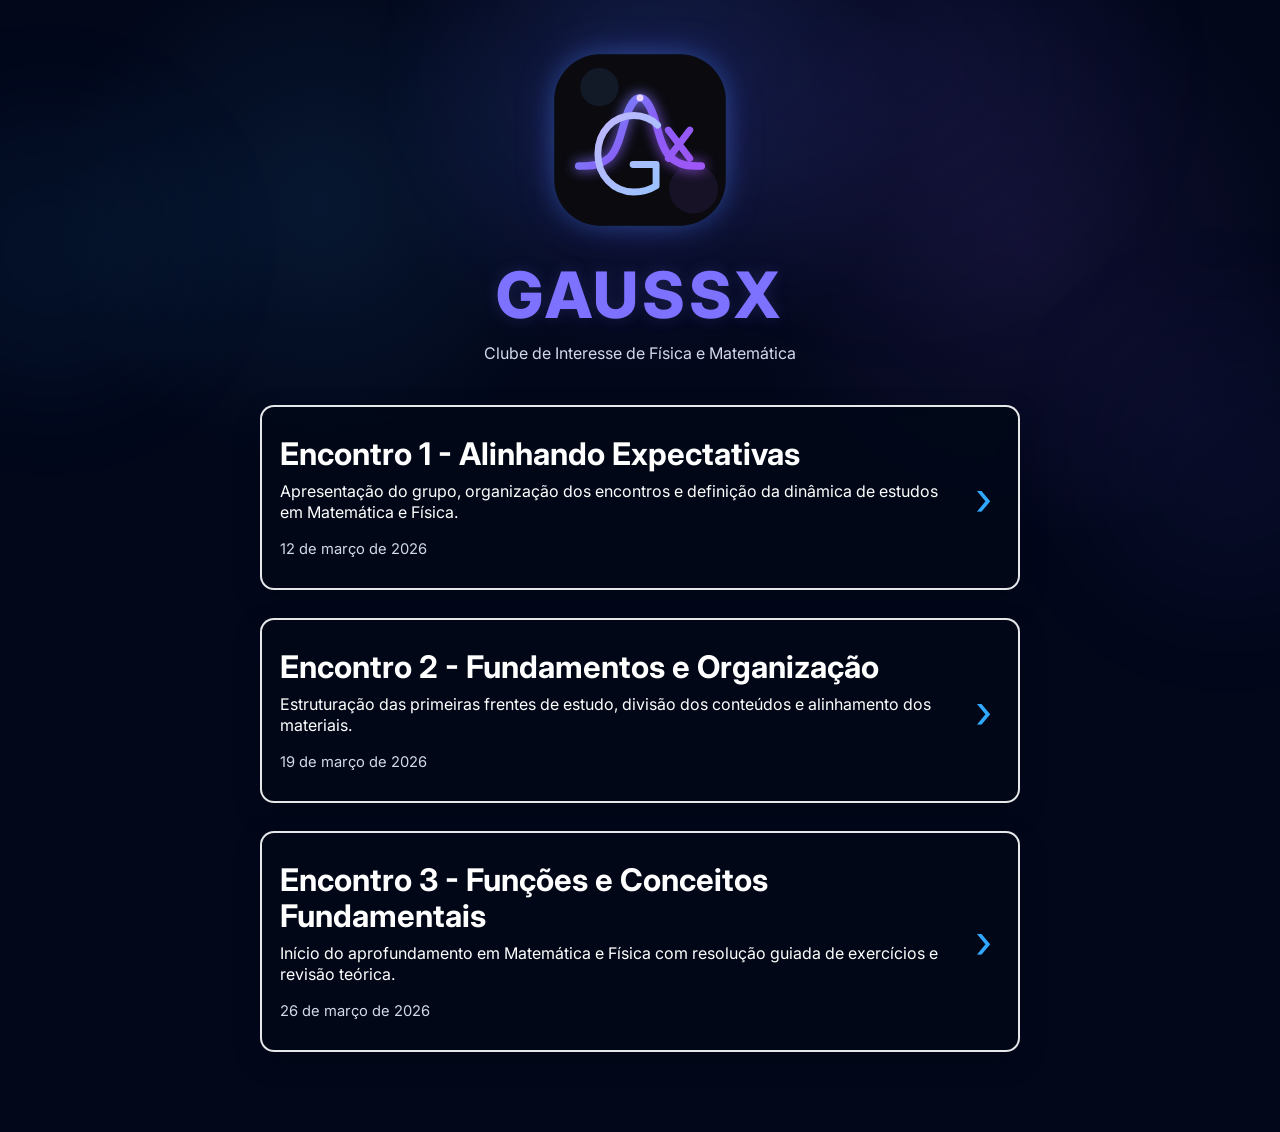
==== Site_GaussX/Site_GaussX/index.html @ d26fff01 "Site do GaussX" ====
<!DOCTYPE html>
<html lang="pt-BR">
<head>
  <meta charset="UTF-8" />
  <meta name="viewport" content="width=device-width, initial-scale=1.0" />
  <title>GaussX</title>
  <meta name="description" content="GaussX - Clube de Interesse de Física e Matemática" />
  <link rel="icon" type="image/svg+xml" href="assets/logo-gaussx.svg" />
  <link rel="preconnect" href="https://fonts.googleapis.com">
  <link rel="preconnect" href="https://fonts.gstatic.com" crossorigin>
  <link href="https://fonts.googleapis.com/css2?family=Inter:wght@400;500;600;700;800&display=swap" rel="stylesheet">
  <link rel="stylesheet" href="styles.css" />
  <script>
    document.documentElement.classList.add('js');
  </script>
  <noscript>
    <style>
      .logo-shell,
      .hero h1,
      .hero .subtitle,
      .meeting-card {
        opacity: 1 !important;
        transform: none !important;
        filter: none !important;
      }
    </style>
  </noscript>
  <script src="script.js" defer></script>
</head>
<body>
  <div class="bg-orb orb-1"></div>
  <div class="bg-orb orb-2"></div>

  <main class="page">
    <section class="hero">
      <div class="logo-shell">
        <img src="assets/logo-gaussx.svg" alt="Logo GaussX" class="logo" />
      </div>
      <h1>GAUSSX</h1>
      <p class="subtitle">Clube de Interesse de Física e Matemática</p>
    </section>

    <section class="meetings" id="meeting-list"></section>
  </main>
</body>
</html>
---- Site_GaussX/Site_GaussX/styles.css ----
:root {
  --bg: #02071a;
  --bg-card: rgba(2, 8, 24, 0.9);
  --text: #ffffff;
  --muted: #d3d9ea;
  --line: rgba(255, 255, 255, 0.9);
  --accent: #6d5cff;
  --accent-2: #31a8ff;
}

* {
  box-sizing: border-box;
}

html {
  scroll-behavior: smooth;
}

body {
  margin: 0;
  min-height: 100vh;
  font-family: 'Inter', sans-serif;
  color: var(--text);
  background:
    radial-gradient(circle at 50% 10%, rgba(109, 92, 255, 0.16), transparent 22%),
    radial-gradient(circle at 25% 18%, rgba(49, 168, 255, 0.10), transparent 20%),
    radial-gradient(circle at 80% 22%, rgba(145, 98, 255, 0.10), transparent 22%),
    var(--bg);
  overflow-x: hidden;
}

body::before {
  content: "";
  position: fixed;
  inset: -20%;
  background:
    radial-gradient(circle at 50% 20%, rgba(49, 168, 255, 0.08), transparent 18%),
    radial-gradient(circle at 65% 20%, rgba(109, 92, 255, 0.10), transparent 18%);
  filter: blur(36px);
  animation: ambientShift 12s ease-in-out infinite alternate;
  pointer-events: none;
}

a {
  color: inherit;
  text-decoration: none;
}

.bg-orb {
  position: fixed;
  border-radius: 999px;
  filter: blur(70px);
  pointer-events: none;
  opacity: 0.22;
  z-index: 0;
  transition: transform 0.25s linear;
}

.orb-1 {
  width: 260px;
  height: 260px;
  top: 120px;
  left: -80px;
  background: rgba(49, 168, 255, 0.34);
}

.orb-2 {
  width: 280px;
  height: 280px;
  top: 320px;
  right: -90px;
  background: rgba(109, 92, 255, 0.30);
}

.page {
  position: relative;
  z-index: 1;
  width: min(760px, calc(100% - 36px));
  margin: 0 auto;
  padding: 42px 0 80px;
}

.hero {
  text-align: center;
  margin-bottom: 42px;
}

.logo-shell {
  position: relative;
  width: fit-content;
  margin: 0 auto 18px;
  animation: heroLogoIn 1.05s cubic-bezier(.19, .89, .24, 1) 0.05s both;
  will-change: transform;
}

.logo-shell::before {
  content: "";
  position: absolute;
  inset: 10% 8%;
  background: radial-gradient(circle, rgba(49, 168, 255, 0.22), rgba(109, 92, 255, 0.18) 45%, transparent 72%);
  filter: blur(20px);
  transform: scale(1.08);
  animation: logoAura 3s ease-in-out infinite;
}

.logo {
  position: relative;
  width: 196px;
  height: 196px;
  margin: 0 auto;
  display: block;
  transform-origin: center;
  animation: logoFloat 4s ease-in-out infinite;
  filter: drop-shadow(0 0 12px rgba(49, 168, 255, 0.22)) drop-shadow(0 0 18px rgba(109, 92, 255, 0.22));
}

h1 {
  margin: 0;
  font-size: clamp(2.6rem, 6vw, 4rem);
  letter-spacing: 0.06em;
  font-weight: 800;
  color: #7d72ff;
  text-shadow: 0 0 16px rgba(125, 114, 255, 0.18);
  animation: heroTitleIn 0.95s cubic-bezier(.2, .8, .2, 1) 0.34s both;
}

.subtitle {
  margin: 10px 0 0;
  color: var(--muted);
  font-size: 1rem;
  animation: heroSubtitleIn 0.9s cubic-bezier(.2, .8, .2, 1) 0.48s both;
}

.meetings {
  display: grid;
  gap: 28px;
}

.meeting-card {
  display: grid;
  grid-template-columns: 1fr auto;
  gap: 16px;
  align-items: center;
  border: 2px solid var(--line);
  border-radius: 14px;
  padding: 30px 18px;
  background: var(--bg-card);
  backdrop-filter: blur(6px);
  box-shadow: 0 10px 30px rgba(0, 0, 0, 0.16);
  transition: transform 0.22s ease, border-color 0.22s ease, box-shadow 0.22s ease;
}

.meeting-card:hover {
  transform: translateY(-4px) scale(1.006);
  border-color: var(--accent-2);
  box-shadow: 0 18px 40px rgba(0, 0, 0, 0.28), 0 0 0 1px rgba(49, 168, 255, 0.08);
}

.meeting-content h2 {
  margin: 0 0 8px;
  font-size: clamp(1.45rem, 3vw, 1.95rem);
  line-height: 1.15;
}

.meeting-content p {
  margin: 0 0 14px;
  color: var(--text);
  font-size: 1rem;
  line-height: 1.35;
}

.meeting-date {
  font-size: 0.92rem;
  color: var(--muted);
}

.arrow {
  font-size: 3rem;
  line-height: 1;
  color: var(--accent-2);
  font-weight: 400;
  padding-inline: 8px;
  animation: arrowPulse 1.9s ease-in-out infinite;
}

.js .reveal {
  opacity: 0;
  will-change: transform, opacity, filter;
}

.js .reveal-up {
  transform: translate3d(0, 56px, 0);
  filter: blur(10px);
}

.reveal-visible {
  opacity: 1 !important;
  transform: translate3d(0, 0, 0) scale(1) !important;
  filter: blur(0) !important;
  transition:
    opacity 0.82s cubic-bezier(.2, .7, .2, 1) var(--delay, 0ms),
    transform 0.82s cubic-bezier(.2, .7, .2, 1) var(--delay, 0ms),
    filter 0.82s cubic-bezier(.2, .7, .2, 1) var(--delay, 0ms);
}

@keyframes heroLogoIn {
  0% {
    opacity: 0;
    transform: translate3d(0, -26px, 0) scale(0.78);
    filter: blur(12px);
  }
  62% {
    opacity: 1;
    transform: translate3d(0, 4px, 0) scale(1.03);
    filter: blur(0);
  }
  100% {
    opacity: 1;
    transform: translate3d(0, 0, 0) scale(1);
    filter: blur(0);
  }
}

@keyframes heroTitleIn {
  0% {
    opacity: 0;
    transform: translate3d(0, 22px, 0);
    letter-spacing: 0.2em;
    filter: blur(10px);
  }
  100% {
    opacity: 1;
    transform: translate3d(0, 0, 0);
    letter-spacing: 0.06em;
    filter: blur(0);
  }
}

@keyframes heroSubtitleIn {
  0% {
    opacity: 0;
    transform: translate3d(0, 16px, 0);
    filter: blur(8px);
  }
  100% {
    opacity: 1;
    transform: translate3d(0, 0, 0);
    filter: blur(0);
  }
}

@keyframes ambientShift {
  from { transform: translate3d(-2%, -1%, 0) scale(1); }
  to { transform: translate3d(2%, 1%, 0) scale(1.04); }
}

@keyframes logoFloat {
  0%, 100% { transform: translateY(0) scale(1); }
  50% { transform: translateY(-6px) scale(1.02); }
}

@keyframes logoAura {
  0%, 100% { opacity: 0.55; transform: scale(1.04); }
  50% { opacity: 0.95; transform: scale(1.1); }
}

@keyframes arrowPulse {
  0%, 100% { transform: translateX(0); opacity: 0.8; }
  50% { transform: translateX(4px); opacity: 1; }
}

@media (prefers-reduced-motion: reduce) {
  *, *::before, *::after {
    animation: none !important;
    transition: none !important;
  }

  .reveal,
  .reveal-up,
  .logo-shell,
  h1,
  .subtitle {
    opacity: 1 !important;
    transform: none !important;
    filter: none !important;
  }
}

@media (max-width: 640px) {
  .page {
    width: min(760px, calc(100% - 22px));
    padding-top: 32px;
  }

  .logo {
    width: 164px;
    height: 164px;
  }

  .meeting-card {
    grid-template-columns: 1fr;
    padding: 22px 16px;
  }

  .arrow {
    display: none;
  }
}
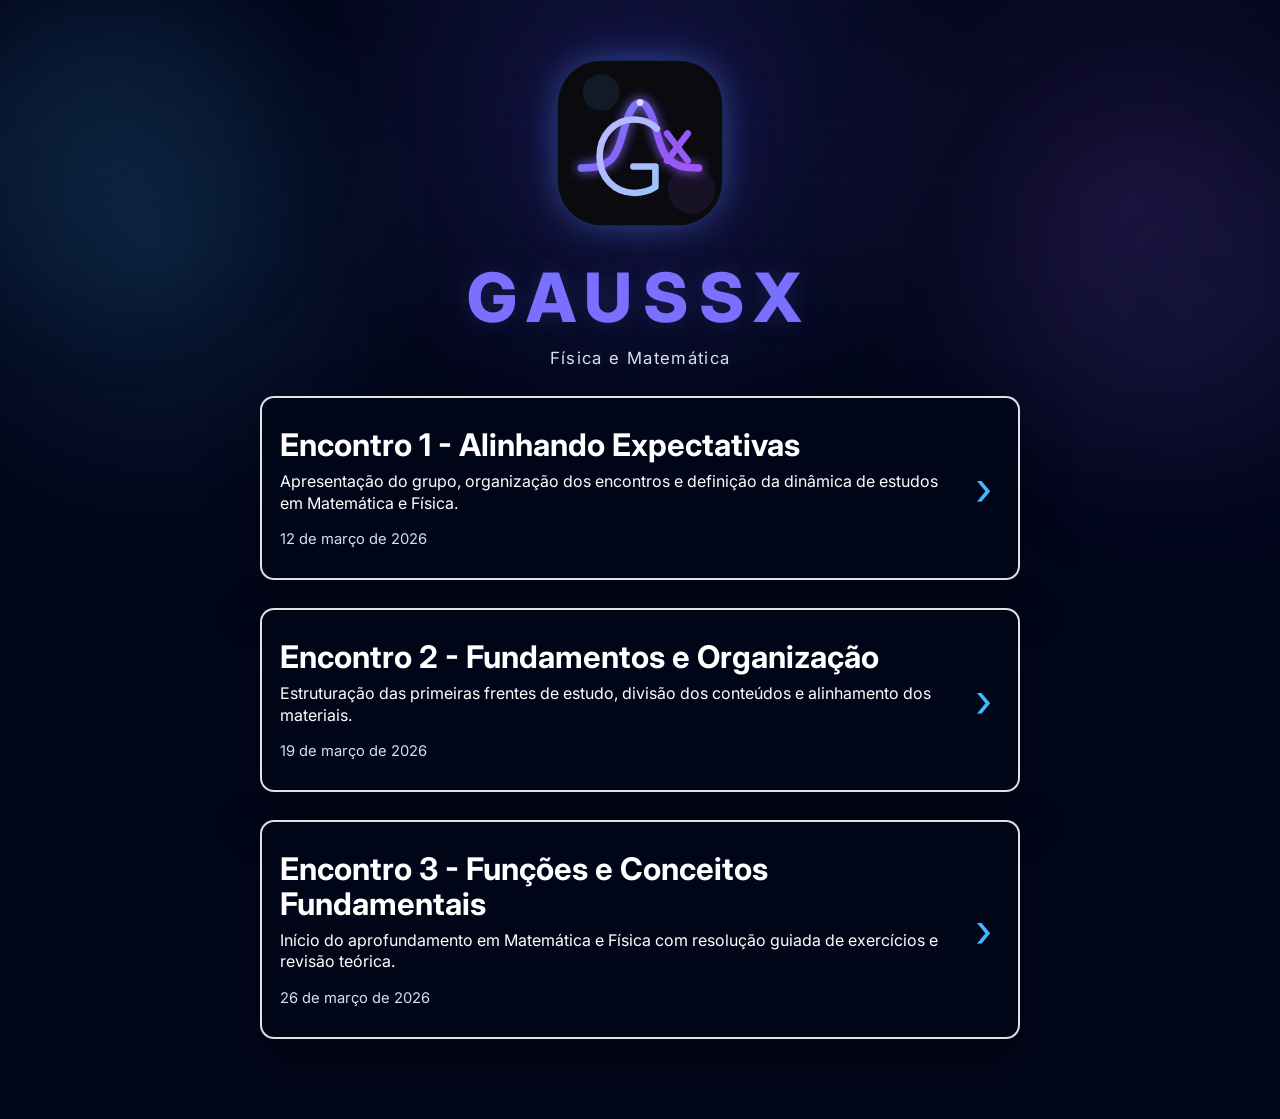
==== commit ba1f316c: "Site GaussX" ====
--- a/Site_GaussX/Site_GaussX/index.html
+++ b/Site_GaussX/Site_GaussX/index.html
@@ -4,43 +4,29 @@
   <meta charset="UTF-8" />
   <meta name="viewport" content="width=device-width, initial-scale=1.0" />
   <title>GaussX</title>
-  <meta name="description" content="GaussX - Clube de Interesse de Física e Matemática" />
-  <link rel="icon" type="image/svg+xml" href="assets/logo-gaussx.svg" />
+  <meta name="description" content="Plataforma acadêmica do GaussX para encontros, materiais e organização dos estudos em Física e Matemática." />
   <link rel="preconnect" href="https://fonts.googleapis.com">
   <link rel="preconnect" href="https://fonts.gstatic.com" crossorigin>
   <link href="https://fonts.googleapis.com/css2?family=Inter:wght@400;500;600;700;800&display=swap" rel="stylesheet">
   <link rel="stylesheet" href="styles.css" />
-  <script>
-    document.documentElement.classList.add('js');
-  </script>
-  <noscript>
-    <style>
-      .logo-shell,
-      .hero h1,
-      .hero .subtitle,
-      .meeting-card {
-        opacity: 1 !important;
-        transform: none !important;
-        filter: none !important;
-      }
-    </style>
-  </noscript>
   <script src="script.js" defer></script>
 </head>
 <body>
-  <div class="bg-orb orb-1"></div>
-  <div class="bg-orb orb-2"></div>
+  <div class="bg-ambient bg-ambient-1"></div>
+  <div class="bg-ambient bg-ambient-2"></div>
+  <div class="bg-grid"></div>
 
   <main class="page">
     <section class="hero">
-      <div class="logo-shell">
-        <img src="assets/logo-gaussx.svg" alt="Logo GaussX" class="logo" />
+      <div class="hero-logo-wrap" aria-hidden="true">
+        <div class="hero-logo-glow"></div>
+        <img src="assets/logo-gaussx.svg" alt="Logo do GaussX" class="hero-logo" />
       </div>
-      <h1>GAUSSX</h1>
-      <p class="subtitle">Clube de Interesse de Física e Matemática</p>
+      <h1 class="hero-title">GAUSSX</h1>
+      <p class="hero-subtitle">Física e Matemática</p>
     </section>
 
-    <section class="meetings" id="meeting-list"></section>
+    <section id="meeting-list" class="meetings" aria-label="Lista de encontros"></section>
   </main>
 </body>
 </html>
--- a/Site_GaussX/Site_GaussX/styles.css
+++ b/Site_GaussX/Site_GaussX/styles.css
@@ -1,134 +1,150 @@
 :root {
-  --bg: #02071a;
-  --bg-card: rgba(2, 8, 24, 0.9);
+  --bg: #02061a;
+  --bg-soft: rgba(3, 10, 27, 0.84);
+  --card: rgba(1, 8, 24, 0.84);
   --text: #ffffff;
-  --muted: #d3d9ea;
-  --line: rgba(255, 255, 255, 0.9);
-  --accent: #6d5cff;
-  --accent-2: #31a8ff;
-}
-
-* {
-  box-sizing: border-box;
-}
-
-html {
-  scroll-behavior: smooth;
-}
+  --muted: #d8def0;
+  --line: rgba(255, 255, 255, 0.88);
+  --blue: #43b7ff;
+  --indigo: #6e61ff;
+  --purple: #b260ff;
+  --shadow: 0 20px 50px rgba(0, 0, 0, 0.38);
+}
+
+* { box-sizing: border-box; }
+
+html { scroll-behavior: smooth; }
 
 body {
   margin: 0;
   min-height: 100vh;
   font-family: 'Inter', sans-serif;
   color: var(--text);
-  background:
-    radial-gradient(circle at 50% 10%, rgba(109, 92, 255, 0.16), transparent 22%),
-    radial-gradient(circle at 25% 18%, rgba(49, 168, 255, 0.10), transparent 20%),
-    radial-gradient(circle at 80% 22%, rgba(145, 98, 255, 0.10), transparent 22%),
-    var(--bg);
+  background: radial-gradient(circle at 50% 10%, rgba(101, 83, 255, 0.18), transparent 28%),
+              radial-gradient(circle at 12% 22%, rgba(67, 183, 255, 0.12), transparent 20%),
+              radial-gradient(circle at 88% 18%, rgba(178, 96, 255, 0.10), transparent 22%),
+              var(--bg);
   overflow-x: hidden;
 }
 
-body::before {
-  content: "";
+a { color: inherit; text-decoration: none; }
+
+.bg-grid {
   position: fixed;
-  inset: -20%;
-  background:
-    radial-gradient(circle at 50% 20%, rgba(49, 168, 255, 0.08), transparent 18%),
-    radial-gradient(circle at 65% 20%, rgba(109, 92, 255, 0.10), transparent 18%);
-  filter: blur(36px);
-  animation: ambientShift 12s ease-in-out infinite alternate;
+  inset: 0;
   pointer-events: none;
-}
-
-a {
-  color: inherit;
-  text-decoration: none;
-}
-
-.bg-orb {
+  background-image: linear-gradient(rgba(255,255,255,0.025) 1px, transparent 1px),
+                    linear-gradient(90deg, rgba(255,255,255,0.025) 1px, transparent 1px);
+  background-size: 60px 60px;
+  mask-image: radial-gradient(circle at 50% 20%, black 30%, transparent 80%);
+  opacity: 0.55;
+}
+
+.bg-ambient {
   position: fixed;
   border-radius: 999px;
-  filter: blur(70px);
+  filter: blur(80px);
   pointer-events: none;
-  opacity: 0.22;
   z-index: 0;
-  transition: transform 0.25s linear;
-}
-
-.orb-1 {
-  width: 260px;
-  height: 260px;
+  opacity: 0.24;
+}
+
+.bg-ambient-1 {
+  width: 320px;
+  height: 320px;
+  top: -40px;
+  left: -70px;
+  background: rgba(67, 183, 255, 0.38);
+}
+
+.bg-ambient-2 {
+  width: 360px;
+  height: 360px;
   top: 120px;
-  left: -80px;
-  background: rgba(49, 168, 255, 0.34);
-}
-
-.orb-2 {
-  width: 280px;
-  height: 280px;
-  top: 320px;
   right: -90px;
-  background: rgba(109, 92, 255, 0.30);
+  background: rgba(118, 89, 255, 0.34);
 }
 
 .page {
   position: relative;
   z-index: 1;
-  width: min(760px, calc(100% - 36px));
+  width: min(760px, calc(100% - 34px));
   margin: 0 auto;
-  padding: 42px 0 80px;
+  padding: 38px 0 80px;
 }
 
 .hero {
+  min-height: 36vh;
+  display: grid;
+  place-items: center;
+  align-content: center;
   text-align: center;
-  margin-bottom: 42px;
-}
-
-.logo-shell {
+  margin-bottom: 28px;
+  perspective: 1200px;
+}
+
+.hero-logo-wrap {
   position: relative;
-  width: fit-content;
-  margin: 0 auto 18px;
-  animation: heroLogoIn 1.05s cubic-bezier(.19, .89, .24, 1) 0.05s both;
-  will-change: transform;
-}
-
-.logo-shell::before {
-  content: "";
+  width: 210px;
+  height: 210px;
+  display: grid;
+  place-items: center;
+  margin-bottom: 8px;
+  isolation: isolate;
+}
+
+.hero-logo-glow {
   position: absolute;
-  inset: 10% 8%;
-  background: radial-gradient(circle, rgba(49, 168, 255, 0.22), rgba(109, 92, 255, 0.18) 45%, transparent 72%);
-  filter: blur(20px);
-  transform: scale(1.08);
-  animation: logoAura 3s ease-in-out infinite;
-}
-
-.logo {
-  position: relative;
-  width: 196px;
-  height: 196px;
-  margin: 0 auto;
+  inset: 15%;
+  border-radius: 28px;
+  background: radial-gradient(circle, rgba(67,183,255,0.26), rgba(110,97,255,0.18) 45%, rgba(178,96,255,0.08) 70%, transparent 78%);
+  filter: blur(24px);
+  opacity: 0.8;
+}
+
+.hero-logo {
+  width: 188px;
+  height: 188px;
   display: block;
-  transform-origin: center;
-  animation: logoFloat 4s ease-in-out infinite;
-  filter: drop-shadow(0 0 12px rgba(49, 168, 255, 0.22)) drop-shadow(0 0 18px rgba(109, 92, 255, 0.22));
-}
-
-h1 {
+  filter: drop-shadow(0 0 14px rgba(67,183,255,0.22)) drop-shadow(0 0 24px rgba(110,97,255,0.24));
+}
+
+.hero-title,
+.hero-subtitle,
+.hero-logo-wrap {
+  opacity: 0;
+}
+
+body.is-ready .hero-logo-wrap {
+  animation: heroLogoIn 1.35s cubic-bezier(.16,.84,.18,1) both, logoFloat 5s ease-in-out 1.55s infinite;
+}
+
+body.is-ready .hero-logo-glow {
+  animation: glowPulse 3.2s ease-in-out 0.8s infinite;
+}
+
+.hero-title {
   margin: 0;
-  font-size: clamp(2.6rem, 6vw, 4rem);
-  letter-spacing: 0.06em;
+  font-size: clamp(2.8rem, 7vw, 4.25rem);
   font-weight: 800;
-  color: #7d72ff;
-  text-shadow: 0 0 16px rgba(125, 114, 255, 0.18);
-  animation: heroTitleIn 0.95s cubic-bezier(.2, .8, .2, 1) 0.34s both;
-}
-
-.subtitle {
+  letter-spacing: 0.16em;
+  color: #7a70ff;
+  text-shadow: 0 0 22px rgba(122,112,255,0.18);
+}
+
+body.is-ready .hero-title {
+  animation: heroTitleIn 1s cubic-bezier(.18,.8,.2,1) 0.36s both;
+}
+
+.hero-subtitle {
   margin: 10px 0 0;
+  font-size: 1.05rem;
   color: var(--muted);
-  font-size: 1rem;
-  animation: heroSubtitleIn 0.9s cubic-bezier(.2, .8, .2, 1) 0.48s both;
+  letter-spacing: 0.08em;
+}
+
+body.is-ready .hero-subtitle {
+  animation: heroSubtitleIn 0.9s cubic-bezier(.2,.8,.2,1) 0.62s both;
 }
 
 .meetings {
@@ -137,6 +153,7 @@
 }
 
 .meeting-card {
+  position: relative;
   display: grid;
   grid-template-columns: 1fr auto;
   gap: 16px;
@@ -144,22 +161,38 @@
   border: 2px solid var(--line);
   border-radius: 14px;
   padding: 30px 18px;
-  background: var(--bg-card);
-  backdrop-filter: blur(6px);
-  box-shadow: 0 10px 30px rgba(0, 0, 0, 0.16);
-  transition: transform 0.22s ease, border-color 0.22s ease, box-shadow 0.22s ease;
+  background: var(--card);
+  box-shadow: var(--shadow);
+  backdrop-filter: blur(8px);
+  overflow: hidden;
+  transform-style: preserve-3d;
+  transition: transform 0.28s ease, border-color 0.28s ease, box-shadow 0.28s ease;
+}
+
+.meeting-card::before {
+  content: "";
+  position: absolute;
+  inset: -120% 50% auto -20%;
+  height: 240%;
+  background: linear-gradient(120deg, transparent 20%, rgba(255,255,255,0.12), transparent 60%);
+  transform: rotate(14deg);
+  opacity: 0;
 }
 
 .meeting-card:hover {
-  transform: translateY(-4px) scale(1.006);
-  border-color: var(--accent-2);
-  box-shadow: 0 18px 40px rgba(0, 0, 0, 0.28), 0 0 0 1px rgba(49, 168, 255, 0.08);
+  transform: translateY(-6px) scale(1.01);
+  border-color: var(--blue);
+  box-shadow: 0 24px 60px rgba(0,0,0,0.42), 0 0 0 1px rgba(67,183,255,0.06);
+}
+
+.meeting-card:hover::before {
+  animation: cardSweep 0.9s ease;
 }
 
 .meeting-content h2 {
   margin: 0 0 8px;
   font-size: clamp(1.45rem, 3vw, 1.95rem);
-  line-height: 1.15;
+  line-height: 1.12;
 }
 
 .meeting-content p {
@@ -177,41 +210,35 @@
 .arrow {
   font-size: 3rem;
   line-height: 1;
-  color: var(--accent-2);
-  font-weight: 400;
+  color: var(--blue);
   padding-inline: 8px;
-  animation: arrowPulse 1.9s ease-in-out infinite;
-}
-
-.js .reveal {
+}
+
+.reveal {
   opacity: 0;
+  transform: translate3d(0, 58px, 0) scale(0.96) rotateX(9deg);
+  filter: blur(10px);
   will-change: transform, opacity, filter;
 }
 
-.js .reveal-up {
-  transform: translate3d(0, 56px, 0);
-  filter: blur(10px);
-}
-
 .reveal-visible {
-  opacity: 1 !important;
-  transform: translate3d(0, 0, 0) scale(1) !important;
-  filter: blur(0) !important;
-  transition:
-    opacity 0.82s cubic-bezier(.2, .7, .2, 1) var(--delay, 0ms),
-    transform 0.82s cubic-bezier(.2, .7, .2, 1) var(--delay, 0ms),
-    filter 0.82s cubic-bezier(.2, .7, .2, 1) var(--delay, 0ms);
+  opacity: 1;
+  transform: translate3d(0, 0, 0) scale(1) rotateX(0);
+  filter: blur(0);
+  transition: opacity 0.9s cubic-bezier(.16,.78,.18,1),
+              transform 1s cubic-bezier(.16,.78,.18,1),
+              filter 0.9s cubic-bezier(.16,.78,.18,1);
 }
 
 @keyframes heroLogoIn {
   0% {
     opacity: 0;
-    transform: translate3d(0, -26px, 0) scale(0.78);
-    filter: blur(12px);
-  }
-  62% {
+    transform: translate3d(0, -34px, 0) scale(0.72) rotateX(18deg);
+    filter: blur(16px);
+  }
+  60% {
     opacity: 1;
-    transform: translate3d(0, 4px, 0) scale(1.03);
+    transform: translate3d(0, 6px, 0) scale(1.04) rotateX(0);
     filter: blur(0);
   }
   100% {
@@ -224,14 +251,14 @@
 @keyframes heroTitleIn {
   0% {
     opacity: 0;
-    transform: translate3d(0, 22px, 0);
-    letter-spacing: 0.2em;
-    filter: blur(10px);
+    transform: translate3d(0, 24px, 0);
+    letter-spacing: 0.34em;
+    filter: blur(12px);
   }
   100% {
     opacity: 1;
     transform: translate3d(0, 0, 0);
-    letter-spacing: 0.06em;
+    letter-spacing: 0.16em;
     filter: blur(0);
   }
 }
@@ -249,37 +276,33 @@
   }
 }
 
-@keyframes ambientShift {
-  from { transform: translate3d(-2%, -1%, 0) scale(1); }
-  to { transform: translate3d(2%, 1%, 0) scale(1.04); }
-}
-
 @keyframes logoFloat {
   0%, 100% { transform: translateY(0) scale(1); }
-  50% { transform: translateY(-6px) scale(1.02); }
-}
-
-@keyframes logoAura {
-  0%, 100% { opacity: 0.55; transform: scale(1.04); }
-  50% { opacity: 0.95; transform: scale(1.1); }
-}
-
-@keyframes arrowPulse {
-  0%, 100% { transform: translateX(0); opacity: 0.8; }
-  50% { transform: translateX(4px); opacity: 1; }
+  50% { transform: translateY(-7px) scale(1.015); }
+}
+
+@keyframes glowPulse {
+  0%,100% { transform: scale(0.98); opacity: 0.68; }
+  50% { transform: scale(1.06); opacity: 0.96; }
+}
+
+@keyframes cardSweep {
+  0% { transform: translateX(-120%) rotate(14deg); opacity: 0; }
+  20% { opacity: 1; }
+  100% { transform: translateX(180%) rotate(14deg); opacity: 0; }
 }
 
 @media (prefers-reduced-motion: reduce) {
   *, *::before, *::after {
     animation: none !important;
     transition: none !important;
-  }
-
-  .reveal,
-  .reveal-up,
-  .logo-shell,
-  h1,
-  .subtitle {
+    scroll-behavior: auto !important;
+  }
+
+  .hero-logo-wrap,
+  .hero-title,
+  .hero-subtitle,
+  .reveal {
     opacity: 1 !important;
     transform: none !important;
     filter: none !important;
@@ -289,12 +312,21 @@
 @media (max-width: 640px) {
   .page {
     width: min(760px, calc(100% - 22px));
-    padding-top: 32px;
-  }
-
-  .logo {
-    width: 164px;
-    height: 164px;
+    padding-top: 26px;
+  }
+
+  .hero {
+    min-height: 32vh;
+  }
+
+  .hero-logo-wrap {
+    width: 180px;
+    height: 180px;
+  }
+
+  .hero-logo {
+    width: 158px;
+    height: 158px;
   }
 
   .meeting-card {
@@ -302,7 +334,5 @@
     padding: 22px 16px;
   }
 
-  .arrow {
-    display: none;
-  }
-}
+  .arrow { display: none; }
+}
